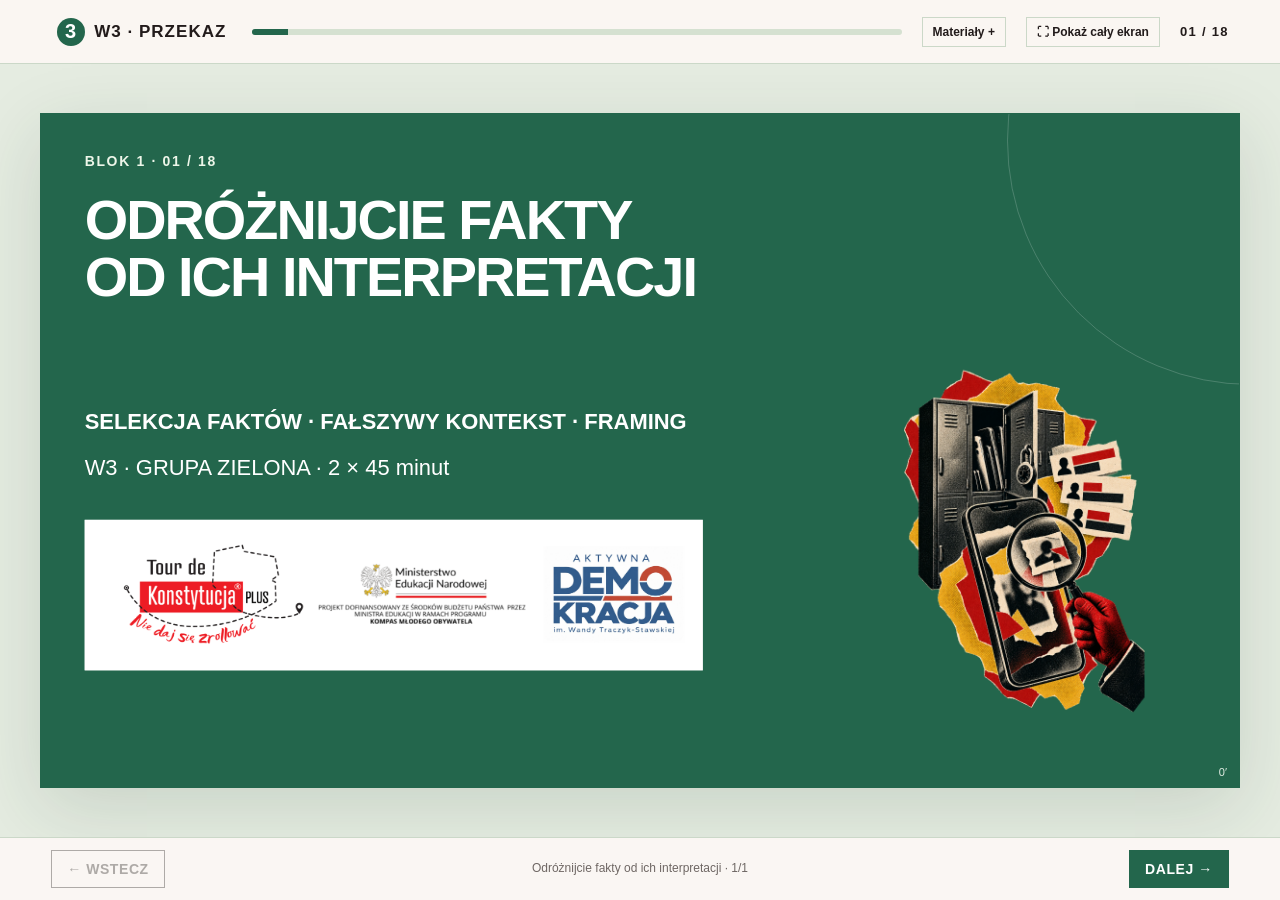
==== index.html @ 086e9aec "Publikacja prezentacji W3: manipulacja przekazem" ====
<!doctype html><html lang="pl"><head><meta charset="utf-8"><meta name="viewport" content="width=device-width,initial-scale=1"><meta name="theme-color" content="#23664c"><title>W3 · grupa zielona — PRZEKAZ</title><link rel="stylesheet" href="styles.css"><link rel="stylesheet" href="logos.css"><link rel="stylesheet" href="workshop.css"><link rel="stylesheet" href="grupa3.css?v=bez-wyroznienia-59"><link rel="stylesheet" href="zielona.css?v=staly-film-8"></head><body><a class="skip-link" href="#slide">Przejdź do treści</a><header class="topbar"><button class="brand" id="overviewButton" aria-expanded="false" aria-controls="overview"><span class="brand-mark">3</span><span>W3 · PRZEKAZ</span></button><div class="progress-wrap"><div class="progress" id="progress"></div></div><button class="small-button" id="extrasButton">Materiały +</button><button class="small-button" id="fullscreenButton" aria-label="Pokaż cały ekran" aria-pressed="false">⛶ Pokaż cały ekran</button><p class="counter" id="counter"></p></header><aside class="overview" id="overview" aria-label="Mapa warsztatu" hidden></aside><main class="shell"><section id="slide" class="slide" tabindex="-1"></section></main><footer class="controls"><button class="nav-button" id="backButton">← Wstecz</button><div class="hint" id="stageLabel"></div><button class="nav-button primary" id="nextButton">Dalej →</button></footer><dialog id="extrasDialog" aria-labelledby="extrasTitle"><div class="dialog-head"><h2 id="extrasTitle">Materiały dodatkowe</h2><button class="work-button secondary" id="closeExtras">Zamknij</button></div><nav class="extra-nav"><button data-extra="film">Krótkie rolki</button><button data-extra="fiszki">Fiszki</button><button data-extra="mapa">Mapa pojęć</button><button data-extra="quiz">Quiz</button><button data-extra="dokumenty">Scenariusz i karty</button></nav><div id="extraContent"></div></dialog><script src="content.js?v=bez-wyroznienia-59"></script><script src="app.js?v=projekcja-54"></script><script src="branding.js"></script></body></html>
---- styles.css ----
:root{--red:#c62828;--red-dark:#8e1e1e;--ink:#221b1b;--paper:#fbf7f4;--warm:#f3e9e4;--yellow:#f7d86b;--blue:#b9dcef;--green:#2f765d;--line:#d9c8c1;--display:"Arial Narrow","Aptos Display",Impact,sans-serif;--body:Inter,"Aptos",Arial,sans-serif}*{box-sizing:border-box}body{margin:0;background:#ede4df;color:var(--ink);font-family:var(--body);min-width:320px}.skip-link{position:fixed;z-index:20;top:-40px;left:16px;background:#fff;padding:10px;color:#111}.skip-link:focus{top:16px}.topbar{height:64px;display:flex;align-items:center;gap:20px;padding:0 4vw;background:rgba(251,247,244,.95);border-bottom:1px solid var(--line);position:sticky;top:0;z-index:10}.brand{display:flex;align-items:center;gap:9px;border:0;background:transparent;color:var(--ink);font:700 17px var(--display);letter-spacing:.06em;cursor:pointer}.brand-mark{display:grid;place-items:center;width:28px;height:28px;border-radius:50%;background:var(--red);color:#fff;font:800 20px var(--display)}.progress-wrap{height:6px;flex:1;background:#e2d7d2;border-radius:999px;overflow:hidden}.progress{height:100%;width:5%;background:var(--red);transition:width .4s ease}.counter{font:700 13px var(--display);letter-spacing:.1em;white-space:nowrap}.shell{min-height:calc(100vh - 126px);padding:clamp(16px,3vw,42px) 4vw 34px;display:grid;place-items:center}.slide{width:min(1200px,100%);min-height:min(67.5vw,680px);border:1px solid #dfd0c9;background:var(--paper);box-shadow:0 20px 70px rgba(64,30,25,.14);position:relative;overflow:hidden;isolation:isolate;animation:arrive .38s both}.slide::before{content:"";position:absolute;width:38vw;height:38vw;border:1px solid rgba(198,40,40,.13);border-radius:50%;right:-20vw;top:-17vw;z-index:-1}.slide.red{background:var(--red);color:#fff;border:0}.slide.red::before{border-color:rgba(255,255,255,.18)}@keyframes arrive{from{opacity:.25;transform:translateX(18px)}to{opacity:1;transform:translateX(0)}}.slide-inner{min-height:min(67.5vw,680px);padding:clamp(27px,5vw,72px);display:flex;flex-direction:column;gap:clamp(16px,2vw,30px)}.eyebrow{font:800 clamp(12px,1.4vw,16px) var(--display);letter-spacing:.12em;text-transform:uppercase;margin:0;color:var(--red)}.red .eyebrow{color:#ffe9e0}.title{margin:0;font:800 clamp(40px,7vw,92px)/.88 var(--display);letter-spacing:-.035em;text-transform:uppercase}.title.mid{font-size:clamp(36px,5.5vw,72px)}.lead{max-width:800px;margin:0;font-size:clamp(18px,2.25vw,30px);line-height:1.25}.red .lead{color:#ffeae3}.hero{display:grid;grid-template-columns:minmax(0,1.15fr) minmax(270px,.85fr);gap:26px;align-items:center;height:100%}.hero .illustration{max-width:460px;width:100%;justify-self:end;align-self:center}.stamp{position:absolute;right:7%;top:8%;transform:rotate(8deg);padding:7px 11px;border:3px solid var(--red);color:var(--red);font:800 16px var(--display);letter-spacing:.1em}.story{font-size:clamp(17px,1.75vw,23px);line-height:1.45;max-width:740px}.accent{color:var(--red);font-weight:800}.image-corner{position:absolute;right:5%;bottom:5%;width:clamp(130px,21vw,280px);max-height:38%;object-fit:contain;object-position:bottom right;pointer-events:none}.split{display:grid;grid-template-columns:1.03fr .97fr;gap:clamp(22px,4vw,60px);align-items:center;min-height:0;flex:1}.image-side{width:100%;max-height:390px;object-fit:contain}.phone{border:11px solid #221b1b;border-radius:32px;background:#fff;box-shadow:9px 9px 0 #f0ccc8;min-height:420px;padding:17px;position:relative}.phone::before{content:"";display:block;width:30%;height:8px;border-radius:99px;background:#221b1b;margin:0 auto 13px}.chat-heading{font-size:13px;font-weight:800;border-bottom:1px solid #ddd;padding:0 0 10px}.bubble{margin-top:24px;margin-left:20px;background:#f1f1f1;border-radius:18px 18px 18px 4px;padding:14px;font-size:18px;line-height:1.35}.avatar{display:inline-grid;place-items:center;width:28px;height:28px;border-radius:50%;background:var(--red);color:#fff;font-size:13px;font-weight:800;margin-right:6px}.time{font-size:12px;color:#6f6764;margin-top:9px;text-align:right}.decision{display:flex;flex-direction:column;gap:11px}.decision-title{font:800 clamp(36px,5vw,68px)/.9 var(--display);text-transform:uppercase;margin:0}.choice{width:100%;border:2px solid var(--ink);background:#fff;padding:15px 16px;text-align:left;font:800 18px var(--display);letter-spacing:.04em;cursor:pointer;transition:.2s}.choice:hover,.choice:focus-visible{transform:translateX(5px);outline:3px solid var(--ink);outline-offset:2px}.choice.share{background:var(--green);color:#fff;border-color:var(--green)}.choice.check{background:var(--yellow)}.choice.skip{background:var(--red);color:#fff;border-color:var(--red)}.choice.is-selected{box-shadow:7px 7px 0 rgba(34,27,27,.8);transform:translateX(0)}.post{background:#fff;border:2px solid var(--ink);box-shadow:10px 10px 0 #e5c6bd;padding:18px;min-height:420px}.post-head{display:flex;align-items:center;gap:10px;font-size:14px;font-weight:800}.post-avatar{display:grid;place-items:center;width:35px;height:35px;border-radius:50%;background:#b5b5b5;font-size:21px}.post-copy{padding:20px;margin-top:17px;font:800 clamp(20px,2.25vw,29px)/1.12 var(--display);letter-spacing:.015em}.post-copy.yellow{background:var(--yellow)}.post-copy.blue{background:var(--blue)}.post-stats{margin-top:19px;color:#645b58;font-size:14px}.cards{display:grid;grid-template-columns:repeat(auto-fit,minmax(180px,1fr));gap:13px}.card{background:#fff;border:1px solid var(--line);padding:17px;min-height:130px;font-size:16px;line-height:1.25}.card strong{display:block;font:800 19px var(--display);letter-spacing:.02em;margin-bottom:7px}.card.red-card{background:var(--red);color:#fff;border-color:var(--red)}.callout{margin-top:auto;background:var(--red);color:#fff;padding:14px 17px;font:800 clamp(16px,1.9vw,24px)/1.08 var(--display);letter-spacing:.01em}.video-panel{background:#181515;border:5px solid var(--ink);box-shadow:9px 9px 0 var(--red);padding:0;overflow:hidden}.video-panel video{display:block;width:100%;max-height:390px;background:#111}.media-label{display:flex;align-items:center;gap:9px;background:#fff;padding:10px 13px;color:var(--ink);font-size:13px;font-weight:800}.media-label .play{display:grid;place-items:center;width:22px;height:22px;border-radius:50%;background:var(--red);color:#fff;font-size:10px}.steps{display:grid;grid-template-columns:repeat(5,minmax(0,1fr));gap:8px}.step{background:#fff;border-top:5px solid var(--red);padding:12px;font-size:14px;line-height:1.25}.step b{display:block;font:800 26px var(--display);color:var(--red);margin-bottom:6px}.band-list{display:grid;gap:8px}.band{display:grid;grid-template-columns:42px 1fr;gap:12px;align-items:center;background:#fff;border-left:7px solid var(--yellow);padding:13px 15px;font-size:clamp(15px,1.7vw,20px);line-height:1.25}.band b{font:800 27px var(--display);color:var(--red)}.band.danger{border-color:var(--red);background:#fff0ed}.number{font:800 clamp(50px,8vw,105px)/.8 var(--display);color:var(--red)}.building{display:grid;gap:2px}.floor{background:#fff;border:1px solid var(--line);padding:12px 14px;font-size:15px}.floor.alert{background:var(--red);color:#fff;border-color:var(--red)}.sequence{display:grid;grid-template-columns:repeat(3,1fr);gap:12px;align-items:stretch}.sequence-card{display:flex;flex-direction:column;justify-content:space-between;min-height:180px;padding:20px;background:#f9d9d0;color:var(--ink)}.sequence-card:nth-child(2){background:#eab2a6}.sequence-card:nth-child(3){background:#fff;color:var(--red)}.sequence-card b{font:800 clamp(30px,4vw,52px)/.9 var(--display)}.quote-grid{display:grid;grid-template-columns:repeat(2,1fr);gap:12px}.quote{border:2px solid var(--ink);background:#fff;padding:18px;text-align:left;font:700 clamp(17px,2.1vw,25px)/1.1 var(--display);cursor:pointer}.quote:hover,.quote:focus-visible,.quote.active{background:var(--yellow);outline:3px solid var(--ink);outline-offset:2px}.quote-result{margin-top:8px;min-height:23px;color:var(--red);font-weight:800}.truth{font-size:clamp(16px,1.75vw,21px);line-height:1.38;max-width:790px}.note{background:#fff4a9;color:#272017;width:min(350px,100%);aspect-ratio:1;justify-self:center;padding:10% 9%;transform:rotate(-3deg);box-shadow:10px 12px 0 rgba(34,27,27,.14);display:flex;flex-direction:column;justify-content:center;font-size:clamp(19px,2.3vw,30px);line-height:1.25}.note b{font:800 35px var(--display);position:absolute;right:10%;top:8%;color:var(--red)}.three-bands{display:grid;gap:9px}.three-bands>div{padding:17px 20px;background:#fff;font-size:clamp(17px,2vw,25px);line-height:1.15}.three-bands .core{background:var(--red);color:#fff;font-weight:800}.target{display:grid;place-items:center;position:relative;width:min(410px,80vw);aspect-ratio:1;border-radius:50%;background:radial-gradient(circle,#fff 0 18%,#f6d9d3 19% 36%,#e5a095 37% 56%,var(--red) 57%);border:3px solid var(--red);margin:auto;text-align:center;padding:30%;font:800 clamp(16px,2vw,25px)/1 var(--display);color:var(--ink)}.target::after{content:"CO?\A (twierdzenie)\A\A SKĄD?\A (źródło)\A\A KTO JESZCZE?\A (potwierdzenie)";white-space:pre-wrap}.audio-block{margin-top:auto;width:min(470px,100%);padding:12px;border:1px solid rgba(255,255,255,.45);background:rgba(0,0,0,.13)}.audio-block p{margin:0 0 8px;font:700 14px var(--display);letter-spacing:.04em}.audio-block audio{display:block;width:100%;height:34px}.audio-link{display:inline-flex;align-items:center;gap:9px;margin-top:9px;color:#fff;font-size:12px;text-decoration:none}.audio-link:hover{text-decoration:underline}.controls{position:sticky;bottom:0;display:grid;grid-template-columns:1fr auto 1fr;align-items:center;gap:15px;padding:12px 4vw;background:rgba(251,247,244,.95);border-top:1px solid var(--line);z-index:10}.nav-button{justify-self:start;border:1px solid var(--ink);padding:10px 15px;background:transparent;color:var(--ink);font:800 14px var(--display);letter-spacing:.04em;text-transform:uppercase;cursor:pointer}.nav-button.primary{justify-self:end;background:var(--red);border-color:var(--red);color:#fff}.nav-button:disabled{opacity:.35;cursor:not-allowed}.nav-button:not(:disabled):hover{transform:translateY(-2px);box-shadow:3px 3px 0 var(--ink)}.hint{font-size:12px;color:#6f6764;text-align:center}.overview{position:fixed;z-index:11;top:64px;left:0;bottom:0;width:min(390px,100%);padding:22px;background:#fffaf7;border-right:1px solid var(--line);box-shadow:15px 20px 70px rgba(34,27,27,.16);overflow:auto}.overview-title{font:800 28px var(--display);margin:0 0 15px}.overview button{display:block;width:100%;border:0;border-bottom:1px solid var(--line);padding:12px 6px;background:none;text-align:left;color:var(--ink);font:600 14px var(--body);cursor:pointer}.overview button small{display:inline-block;width:34px;color:var(--red);font:800 15px var(--display)}.overview button.active{background:#f5e2dc;color:var(--red)}@media(max-width:720px){.topbar{gap:12px}.shell{padding:16px 12px 25px}.slide,.slide-inner{min-height:calc(100vh - 145px)}.slide-inner{padding:28px 24px}.hero,.split{grid-template-columns:1fr}.hero .illustration{display:none}.image-side{max-height:170px}.phone,.post{min-height:0}.phone{padding:14px;border-width:8px}.cards{grid-template-columns:1fr 1fr}.steps{grid-template-columns:1fr}.step{display:grid;grid-template-columns:35px 1fr;gap:8px}.step b{margin:0}.sequence{grid-template-columns:1fr}.sequence-card{min-height:100px}.quote-grid{grid-template-columns:1fr}.controls{grid-template-columns:1fr 1fr}.hint{display:none}.nav-button{width:100%;justify-self:stretch}.nav-button span{display:none}.image-corner{opacity:.22;width:160px}.audio-block{margin-top:12px}.title{font-size:clamp(38px,14vw,70px)}}
---- logos.css ----
.project-logos{width:min(620px,100%);margin-top:auto;background:#fff;padding:9px 13px;border:1px solid rgba(255,255,255,.6);box-shadow:8px 8px 0 rgba(67,12,12,.2)}
.project-logos img{display:block;width:100%;height:auto}
@media(max-width:720px){.project-logos{padding:6px 8px;margin-top:10px;width:100%}}
---- workshop.css ----
.work-content{display:grid;gap:20px;min-width:0}.work-content p{margin:0;font-size:clamp(18px,1.8vw,24px);line-height:1.4}.work-content .small{font-size:14px;color:#6f6764}.work-content .cards{grid-template-columns:1fr}.work-content .card{min-height:auto}.work-content .callout{margin:0}.work-content .lead{font-size:clamp(23px,2.5vw,33px)}.workshop .title{line-height:1.02}.workshop .hero>div{display:grid;gap:25px}.workshop .hero{height:auto}.workshop .image-corner{position:static;max-height:180px;align-self:end}.workshop.type-case .split{grid-template-columns:1.65fr .65fr}.workshop .steps{grid-template-columns:1fr}.workshop .step{display:flex;gap:14px;font-size:19px}.workshop .step b{min-width:25px}.workshop .stamp{position:static;align-self:flex-end}.workshop .choice:not(button){cursor:default}.workshop .choice:not(button):hover{transform:none;outline:none}.work-timer{display:flex;align-items:center;gap:10px;flex-wrap:wrap;padding:14px 0}.work-timer output{font:800 36px var(--display);font-variant-numeric:tabular-nums;min-width:90px}.work-timer p{flex-basis:100%;min-height:24px;margin:0;font-size:18px}.work-button{border:2px solid var(--red);background:var(--red);color:#fff;padding:12px 16px;font:700 16px var(--body);cursor:pointer}.work-button.secondary{background:transparent;color:var(--red)}.work-button:focus-visible{outline:3px solid var(--ink);outline-offset:4px}.ballots{display:grid;gap:10px;margin-top:14px}.film-stage{width:min(860px,100%);margin:0 auto}.film-stage video{max-height:58vh;width:100%}.film-stage .video-panel{box-shadow:none}.spoken-quote{font:700 clamp(26px,3vw,42px)/1.2 var(--body);margin:0;padding:25px 0;border-top:5px solid var(--red)}.answer{background:#fff;border-left:7px solid var(--red);padding:20px;font-size:24px;line-height:1.4}.answer[hidden]{display:none}.note-template{background:#fff4a9;padding:24px;line-height:1.6;font-size:23px;transform:rotate(-1deg)}.u-model svg{display:block;width:100%}.u-model>div{display:flex;justify-content:space-between;font-size:14px}.sender{font-weight:700;margin-bottom:10px}.hint{max-width:600px}.workshop .project-logos{width:100%;box-shadow:none}.workshop.type-sequence .title{font-size:clamp(32px,4vw,58px)}
@media(max-width:720px){.workshop.type-case .split{grid-template-columns:1fr}.workshop .hero .illustration{display:block;max-height:210px;object-fit:contain;justify-self:center}.hint{display:block;font-size:11px;grid-row:1;grid-column:1/-1}.controls{gap:7px}.nav-button span{display:inline}.workshop .split{gap:22px}.workshop .image-side{max-height:170px}.workshop .card{font-size:17px}.workshop .cards{grid-template-columns:1fr}.film-stage video{max-height:55vh}.workshop .slide-inner{padding:25px}.workshop .title.mid{font-size:34px}}
@media(prefers-reduced-motion:reduce){.slide{animation:none}.progress{transition:none}}
.long-film{border:2px solid var(--red);background:#fff}.long-film summary{padding:18px 22px;cursor:pointer;list-style:none;display:flex;justify-content:space-between;gap:14px;align-items:center;font-weight:800;color:var(--red);font-size:21px}.long-film summary::-webkit-details-marker{display:none}.long-film summary:focus-visible{outline:3px solid var(--ink);outline-offset:4px}.long-film-title{font-size:16px;font-weight:600;color:var(--ink)}.long-film[open] summary{border-bottom:1px solid var(--line)}.long-film-body{padding:20px}.long-film-body>p{font-size:20px;line-height:1.4;margin:0 0 20px}.long-film .video-panel{box-shadow:none}.long-film video{aspect-ratio:16/9;max-height:none;width:100%}@media(max-width:720px){.long-film summary{align-items:flex-start;flex-direction:column}.long-film-body{padding:12px}}
.fud-defence{gap:18px;padding:32px 40px}.fud-heading{display:flex;justify-content:space-between;align-items:center;gap:20px}.fud-heading .title.mid{font-size:clamp(32px,4vw,54px);margin-top:12px}.fud-art{width:125px;height:140px;object-fit:contain}.fud-context{max-width:920px;font-size:20px;line-height:1.4;margin:0}.fud-defence>.work-button{justify-self:start;align-self:flex-start}.fud-answer[hidden]{display:none}.fud-actions{display:grid;grid-template-columns:repeat(3,1fr);gap:16px;padding:0;margin:0;list-style:none}.fud-actions li{background:#fff;border-top:4px solid var(--red);padding:18px}.fud-number{display:inline-grid;place-items:center;background:var(--red);color:white;width:32px;height:32px;font-weight:800;border-radius:50%}.fud-actions h2{font:800 24px/1.12 var(--display);margin:12px 0}.fud-actions p{font-size:18px;line-height:1.38;margin:10px 0 0}.fud-actions .fud-action{border-top:1px solid var(--line);padding-top:12px}.fud-rule{background:var(--red);color:white;padding:14px 18px;font-size:20px;line-height:1.35;margin:16px 0 8px}.fud-boundary{font-size:17px;line-height:1.4;margin:8px 0 16px}.fud-other{display:grid;grid-template-columns:1fr 1fr;gap:18px;border-top:1px solid var(--line);padding-top:12px}.fud-other p{font-size:16px;line-height:1.4;margin:0}
@media(max-width:720px){.fud-actions,.fud-other{grid-template-columns:1fr}.fud-art{width:75px;height:110px}.fud-heading .title.mid{font-size:30px}.fud-context{font-size:18px}.fud-defence{padding:25px}}
---- grupa3.css ----
.small-button{border:1px solid var(--line);background:transparent;padding:7px 10px;font:700 12px var(--body);color:var(--ink);cursor:pointer}.post-head{display:flex;justify-content:space-between;gap:10px}.post-head small{font-size:10px;color:var(--red)}.post-copy{font-size:clamp(22px,2.1vw,31px);line-height:1.3}.school-image{display:grid;place-items:center;background:#e1e3e7;padding:24px;margin-bottom:20px;transform:rotate(-1deg);border:1px solid #888}.school-image span{font:800 50px var(--body);letter-spacing:15px;color:#193743}.school-image small{font-size:11px}.work-content .cards{gap:10px}.work-content .card{font-size:20px;padding:18px}.workshop .title.mid{font-size:clamp(34px,4.6vw,65px)}.workshop .image-side{max-height:430px;object-fit:contain}.workshop .split{grid-template-columns:1.35fr .65fr}.workshop .project-logos{margin-top:22px}.workshop .small{font-size:13px}.chart-controls{display:flex;gap:20px;flex-wrap:wrap;font-size:16px}.chart-controls label{display:flex;gap:10px;align-items:center}#charts{display:grid;grid-template-columns:1fr 1fr;gap:25px}#charts h3{font-size:21px}#charts svg{width:100%;background:#fff}table{border-collapse:collapse;font-size:14px}th,td{padding:7px 16px;border-bottom:1px solid var(--line)}.long-film-body video{max-height:65vh}.extra-nav{display:flex;flex-wrap:wrap;gap:10px;margin:18px 0}.extra-nav button,.extra-nav a{font:700 16px var(--body);padding:12px 16px;color:var(--red);background:white;border:1px solid var(--red);cursor:pointer;text-decoration:none}.extra-nav button[aria-pressed=true]{background:var(--red);color:white}.quiz-options{display:grid}.dialog-head{display:flex;align-items:center;justify-content:space-between;gap:20px}.dialog-head h2{font:800 30px var(--display);text-transform:uppercase}dialog{width:min(1100px,calc(100% - 28px));max-height:90vh;border:1px solid var(--line);background:var(--paper);padding:24px 30px;color:var(--ink)}dialog::backdrop{background:#221b1bd9}dialog video{display:block;width:100%;max-height:60vh;background:#111}dialog h3{font:800 27px var(--display)}dialog p{font-size:18px;line-height:1.45}dialog .small{font-size:13px}dialog .answer{font-size:19px}.hint{font-size:12px;line-height:1.3}.film-stage .small{font-size:13px}.overview{z-index:30}.image-side{pointer-events:none}.slide:focus{outline:none}button:focus-visible,a:focus-visible,summary:focus-visible,input:focus-visible{outline:3px solid #15556c;outline-offset:4px}.school-image:has(img){padding:0}.school-image img{width:100%;height:160px;object-fit:contain}.school-image span{display:none}
@media(max-width:720px){.topbar{gap:8px;padding:0 14px}.brand{font-size:13px}.small-button{font-size:10px;padding:5px}.counter{font-size:11px}.workshop .split{grid-template-columns:1fr}.workshop .image-side{max-height:200px;justify-self:center}.workshop .title.mid{font-size:34px}.slide-inner{padding:26px}.work-content .card{font-size:17px}#charts{grid-template-columns:1fr}.post-copy{font-size:22px}.dialog-head h2{font-size:23px}dialog{padding:18px}.extra-nav button,.extra-nav a{font-size:14px}.controls{padding-inline:14px}.school-image{padding:10px}}
@media print{.topbar,.controls,.overview,.extra-nav,.work-timer,.small-button{display:none}.shell{padding:0}.slide{box-shadow:none;border:0}.slide-inner{padding:20px}.image-side{max-height:250px}}

.project-logos{width:min(400px,100%)}.project-logos img{aspect-ratio:16/9;object-fit:contain}

.project-logos{width:min(620px,100%)}.project-logos img{aspect-ratio:auto;height:auto}
.project-logos{width:min(620px,100%)}.project-logos img{aspect-ratio:auto;height:auto}
.red .card{color:var(--ink);background:var(--paper)}
#slide[data-plan="17"] .cards{grid-template-columns:repeat(3,1fr)}
#slide[data-plan="17"] .card{font-size:17px;padding:14px 10px}
@media(max-width:720px){#slide[data-plan="17"] .cards{grid-template-columns:1fr}}

/* Fikcyjne wpisy w wyglądzie mediów społecznościowych */
.post{min-height:0;padding:20px;border:1px solid #cad2cd;border-radius:14px;box-shadow:0 8px 28px #193f2417;align-self:center}.post-head{align-items:flex-start;justify-content:flex-start;gap:12px}.social-avatar{display:grid;place-items:center;flex:0 0 42px;height:42px;border-radius:50%;background:#23664c;color:#fff;font:800 16px var(--body)}.social-identity{display:grid;gap:4px;min-width:0;flex:1}.social-identity strong{font:700 16px var(--body)}.social-identity>span{font:400 13px var(--body);color:#53645b;overflow-wrap:anywhere}.post-head .social-identity small{color:#657369;font:400 12px var(--body)}.social-simulation{font:700 9px var(--body);color:#476251;border:1px solid #cbd8c8;border-radius:4px;padding:4px;white-space:nowrap}.post .post-copy{font:400 clamp(17px,1.55vw,22px)/1.46 var(--body);letter-spacing:0;padding:0;margin:20px 0}.post-copy p{margin:0 0 12px}.post-copy strong{font-weight:800}.social-stats{display:flex;flex-wrap:wrap;justify-content:space-between;gap:8px;padding:12px 0;color:#53645b;font:400 12px var(--body);border-bottom:1px solid #dbe1dc}.social-actions{display:flex;justify-content:space-around;gap:8px;padding:13px 0 0;color:#46594e;font:600 12px var(--body)}.school-image{margin:14px 0;transform:none;border:0;background:#edf0eb}.school-image img{height:190px;object-fit:cover}.school-image small{font:600 9px var(--body);padding:4px}.decision .decision-title{font-size:clamp(30px,3vw,44px)}@media(max-width:720px){.post{padding:16px}.post-head{flex-wrap:wrap}.social-simulation{margin-left:54px}.post .post-copy{font-size:18px}.social-stats,.social-actions{font-size:11px}.school-image img{height:160px}}

.callout-reveal{display:block;width:100%;border:0;text-align:left;cursor:pointer;font:700 clamp(20px,2vw,28px)/1.3 var(--body);color:#fff;background:var(--red);padding:20px}.callout-reveal:hover{background:var(--red-dark)}.context-explanation[hidden]{display:none}

.work-content .first-reaction-question{font-size:clamp(30px,3.5vw,52px);font-weight:700;line-height:1.2;margin:0}

.recalled-post-image{margin:0;display:grid;gap:16px}.recalled-post-image img{display:block;width:100%;max-height:340px;object-fit:contain}.recalled-post-image figcaption{font-size:clamp(20px,2.1vw,29px);line-height:1.35;padding:16px;background:#fff;border-left:5px solid var(--red)}

.authentic-evidence{display:grid;grid-template-columns:minmax(0,.85fr) minmax(0,1fr);gap:24px;align-items:center}.authentic-evidence figure{margin:0;text-align:center}.authentic-evidence img{display:block;max-width:100%;max-height:420px;object-fit:contain;margin:auto}.authentic-evidence .small{font-size:13px;line-height:1.4}.authentic-evidence p{font-size:20px}@media(max-width:720px){.authentic-evidence{grid-template-columns:1fr}.authentic-evidence img{max-height:340px}.authentic-evidence p{font-size:17px}}

.source-comparison{margin:0;text-align:center}.source-comparison img{display:block;width:100%;max-height:340px;object-fit:contain}.comparison-captions{display:grid;grid-template-columns:1fr 1fr;gap:20px}.work-content .comparison-captions p{font-size:17px;line-height:1.35}.source-comparison~.callout{font-size:20px;padding:12px}@media(max-width:720px){.source-comparison img{max-height:270px}.comparison-captions{gap:12px}.work-content .comparison-captions p{font-size:14px}}

.framing-glasses{display:block;max-height:180px;width:auto;max-width:100%;object-fit:contain;margin:auto}

.slide.break-only{display:grid;place-items:center}.break-title{font:800 clamp(70px,12vw,170px)/1 var(--display);letter-spacing:.03em;text-align:center;color:var(--red)}

.lesson-minute{position:absolute;right:12px;bottom:9px;font:500 11px/1 var(--body);font-variant-numeric:tabular-nums;color:#66776b;z-index:3;pointer-events:none}.red .lesson-minute{color:#e2ede3}.break-only .lesson-minute{color:#66776b}



/* Stały format projekcyjny 16:9. Treść jest osobnym skalowanym płótnem. */
html,body{height:100%;overflow:hidden}.shell{padding:16px!important;min-height:0!important;height:calc(100vh - 126px);display:grid;place-items:center}.slide{min-height:0!important;max-width:none;flex:none;box-sizing:border-box;animation:none!important}.slide.red{border:1px solid transparent}.slide-inner{position:absolute;left:0;top:0;width:1200px!important;min-height:675px!important;height:auto;padding:38px 42px!important;gap:22px!important;transform-origin:top left;box-sizing:border-box}.workshop .title.mid{font-size:56px!important;line-height:1.03}.slide-inner .eyebrow{font-size:14px}.slide-inner .split{grid-template-columns:1.35fr .65fr!important;gap:30px;align-items:center}.slide-inner .work-content{gap:16px}.slide-inner .work-content p{font-size:22px;line-height:1.35}.slide-inner .work-content .small{font-size:13px}.slide-inner .work-content .cards{grid-template-columns:repeat(auto-fit,minmax(190px,1fr))!important;gap:10px}.slide-inner .work-content .card{font-size:18px;padding:16px}.slide-inner .image-side{max-height:370px!important;max-width:100%;width:100%}.slide-inner .post .post-copy{font-size:20px;line-height:1.4}.slide-inner .social-simulation{margin-left:0}.slide-inner .school-image img{height:170px}.slide-inner .decision-title{font-size:42px}.slide-inner .choice{font-size:18px}.slide-inner .reel-preview{height:300px;width:230px}.slide-inner .first-reaction-question{font-size:46px!important}.slide-inner .authentic-evidence{grid-template-columns:.85fr 1fr}.slide-inner .authentic-evidence img{max-height:390px}.slide-inner .authentic-evidence p{font-size:20px}.slide-inner .authentic-evidence .small{font-size:12px}.slide-inner .infographic{max-height:350px}.slide-inner .source-comparison img{max-height:310px}.slide-inner .comparison-captions{grid-template-columns:1fr 1fr}.slide-inner .comparison-captions p{font-size:17px}.slide-inner #charts{grid-template-columns:1fr 1fr}.slide-inner .recalled-post-image img{max-height:310px}.slide-inner .recalled-post-image figcaption{font-size:25px}.slide-inner .note-template{font-size:23px;padding:22px}.slide-inner .work-timer{padding:8px 0}.slide-inner .project-logos{width:min(620px,100%)}.controls{position:fixed;left:0;right:0;bottom:0}.break-title{font-size:clamp(48px,10vw,140px)}

button.infographic-link{width:100%;padding:0;border:0;background:transparent;font:inherit;cursor:zoom-in}#graphicOverlay{position:absolute;inset:0;z-index:60;display:grid;grid-template-rows:auto minmax(0,1fr);gap:10px;padding:12px;background:var(--paper);overflow:hidden}#graphicOverlay header{display:flex;justify-content:flex-end}#graphicOverlay img{display:block;width:100%;height:100%;object-fit:contain;min-height:0}#graphicOverlay .work-button{font-size:14px;padding:9px 14px}

.slide-inner.full-graphic{padding:0!important;height:675px!important;gap:0!important;display:block}.full-graphic img{display:block;width:1200px;height:675px;object-fit:contain;background:white}

/* Tryb projekcji: wyłącznie plansza, bez interfejsu i jasnego otoczenia. */
.shell:fullscreen{width:100vw;height:100vh!important;max-width:none;margin:0;padding:0!important;background:#000;display:grid;place-items:center;overflow:hidden}.shell:fullscreen::backdrop{background:#000}.shell:fullscreen .slide{box-shadow:none;border:0!important;margin:0}.shell:fullscreen .slide-inner{outline:none}.shell:fullscreen .lesson-minute{right:12px;bottom:10px}

.slide-inner .cover-techniques{font-family:var(--body);font-size:22px;font-weight:600;line-height:1.35;letter-spacing:0}

/* Większe ilustracje w powrocie do historii szkoły. */
#slide[data-plan="14"] .slide-inner .split{grid-template-columns:1.1fr .9fr!important;gap:24px}#slide[data-plan="14"] .slide-inner .image-side{max-height:470px!important;width:100%}#slide[data-plan="14"] .slide-inner .recalled-post-image img{max-height:390px}#slide[data-plan="14"] .slide-inner .recalled-post-image:not(:has(figcaption)) img{max-height:450px}
---- zielona.css ----
/* W3 — grupa zielona */
:root{--red:#23664c;--red-dark:#174632;--warm:#edf3e9;--line:#cbd8c8}
body{background:#e5ece1}.slide{border-color:#cbd8c8;box-shadow:0 20px 70px rgba(25,60,40,.14)}
.slide::before{border-color:rgba(35,102,76,.13)}
.red .eyebrow,.red .lead{color:#edf6e9}
.progress-wrap{background:#d5e1d1}.overview{background:#f7faf3}.overview button.active{background:#e1edda}
.phone{box-shadow:9px 9px 0 #cfdeca}
.target{background:radial-gradient(circle,#fff 0 18%,#e2ecdc 19% 36%,#a8c69d 37% 56%,var(--red) 57%)}
.choice.skip{background:#c62828;border-color:#c62828;color:#fff}

.mechanism-video{grid-column:1/-1}.mechanism-video summary{cursor:pointer;font-weight:700;padding:14px;border:2px solid var(--red)}
.reel-panel{display:flex;gap:22px;align-items:center;background:#f5f8f0;color:var(--ink);padding:16px;margin-top:12px;min-width:0}.mechanism-reel{display:block;width:min(230px,40%);height:340px;object-fit:contain;background:#111}.reel-caption{flex:1;font-size:17px;line-height:1.45}.reel-caption p{font-size:17px}.reel-caption .small{font-size:13px}.reel-library{display:grid;gap:22px}.infographic-link{display:block;color:var(--red);text-align:center}.infographic{display:block;width:100%;max-height:52vh;object-fit:contain;background:#fff}.infographic-link span{display:block;font-size:14px;padding:6px}.work-content:has(.mechanism-video){min-width:0}.split:has(.mechanism-video[open]){grid-template-columns:1fr}.split:has(.mechanism-video[open])>.image-side{display:none}@media(max-width:720px){.reel-panel{flex-direction:column}.mechanism-reel{width:100%;height:340px}.infographic{max-height:none}}

.split:has(.mechanism-video){grid-template-columns:1fr}.split:has(.mechanism-video)>.image-side{display:none}.mechanism-video .reel-panel{border:1px solid #cbd8c8}.mechanism-reel{cursor:pointer}.mechanism-video .reel-caption h3::before{content:"▶ ";color:var(--red)}

/* Film zachowuje dokładny obrys planszy; nie uczestniczy w układzie strony. */
.reel-preview{position:relative;display:block;width:min(300px,100%);height:340px;justify-self:center;align-self:center;padding:0;border:2px solid var(--red);background:#17251c;cursor:pointer;overflow:hidden;border-radius:8px;color:white}.reel-preview img{width:100%;height:100%;object-fit:contain;display:block}.reel-play{position:absolute;left:50%;top:50%;transform:translate(-50%,-50%);display:grid;place-items:center;width:64px;height:64px;border-radius:50%;background:#23664cee;color:white;font-size:28px;box-shadow:0 2px 15px #0006}.reel-preview-title{position:absolute;bottom:0;left:0;right:0;padding:12px;background:#173e30ed;font:700 15px var(--body)}
#reelOverlay{position:absolute;inset:0;z-index:50;display:grid;grid-template-rows:auto minmax(0,1fr) auto;gap:10px;padding:16px;background:#15271e;color:#fff;overflow:hidden;box-sizing:border-box}#reelOverlay header{display:flex;justify-content:space-between;align-items:center;gap:12px;font:700 18px var(--body)}#reelOverlay header button{padding:8px 14px;white-space:nowrap}#reelOverlay video{display:block;width:100%;height:100%;min-height:0;object-fit:contain;background:#101713}.reel-overlay-note{margin:0;max-height:100px;overflow:auto;font:400 13px/1.4 var(--body);color:#edf6e9}.reel-library{grid-template-columns:repeat(3,minmax(0,1fr))}.reel-library .reel-preview{width:100%}@media(max-width:720px){.reel-preview{height:240px;width:200px}#reelOverlay{padding:10px}#reelOverlay header{font-size:14px}.reel-overlay-note{font-size:12px;max-height:130px}.reel-library{grid-template-columns:1fr}}

#reelOverlay{inset:-1px}@media(max-width:720px){.reel-preview{height:150px;width:170px}}
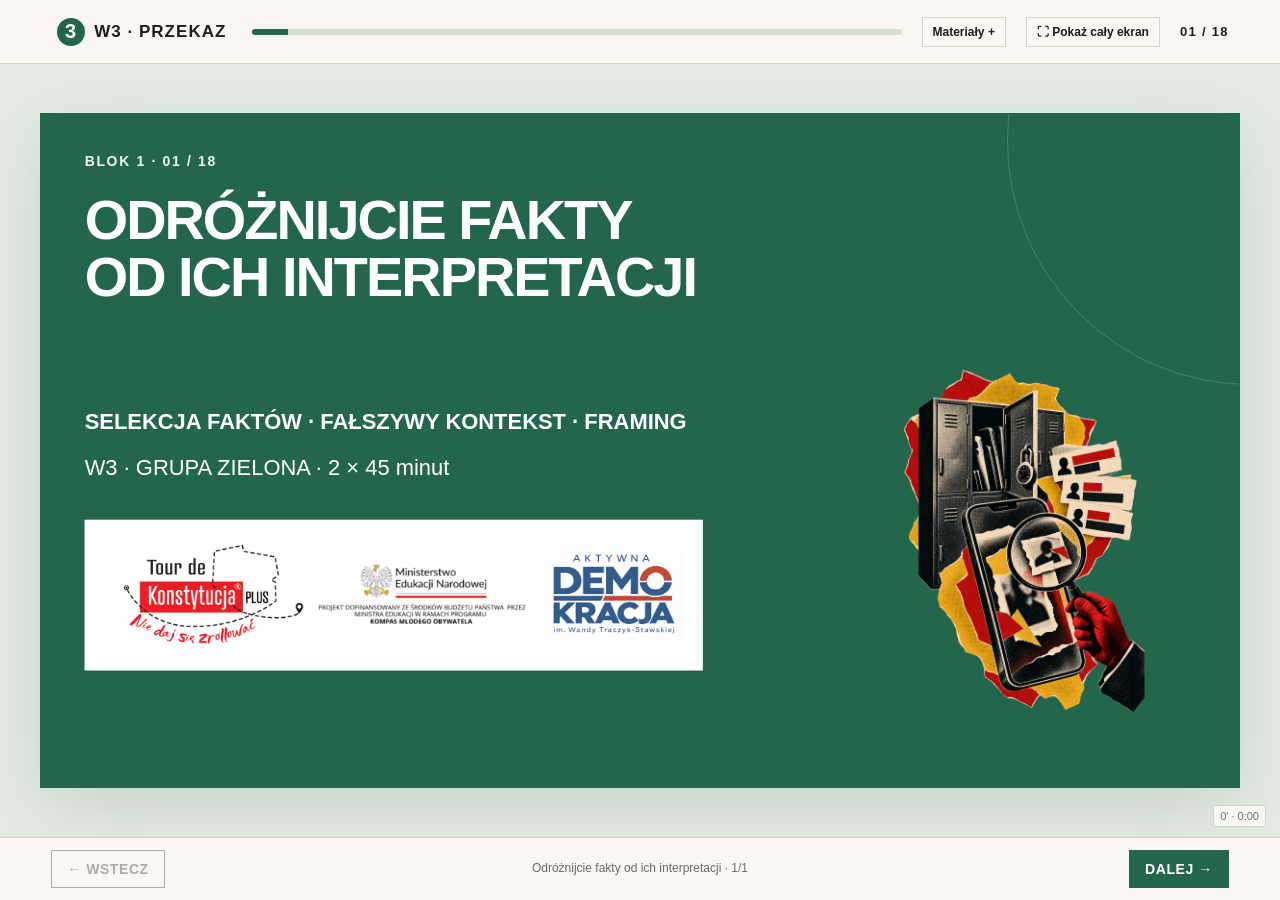
==== commit f50ad5bc: "Dodaj niezależny zegar W3 i ocenę tempa lekcji" ====
--- a/index.html
+++ b/index.html
@@ -1 +1 @@
-<!doctype html><html lang="pl"><head><meta charset="utf-8"><meta name="viewport" content="width=device-width,initial-scale=1"><meta name="theme-color" content="#23664c"><title>W3 · grupa zielona — PRZEKAZ</title><link rel="stylesheet" href="styles.css"><link rel="stylesheet" href="logos.css"><link rel="stylesheet" href="workshop.css"><link rel="stylesheet" href="grupa3.css?v=bez-wyroznienia-59"><link rel="stylesheet" href="zielona.css?v=staly-film-8"></head><body><a class="skip-link" href="#slide">Przejdź do treści</a><header class="topbar"><button class="brand" id="overviewButton" aria-expanded="false" aria-controls="overview"><span class="brand-mark">3</span><span>W3 · PRZEKAZ</span></button><div class="progress-wrap"><div class="progress" id="progress"></div></div><button class="small-button" id="extrasButton">Materiały +</button><button class="small-button" id="fullscreenButton" aria-label="Pokaż cały ekran" aria-pressed="false">⛶ Pokaż cały ekran</button><p class="counter" id="counter"></p></header><aside class="overview" id="overview" aria-label="Mapa warsztatu" hidden></aside><main class="shell"><section id="slide" class="slide" tabindex="-1"></section></main><footer class="controls"><button class="nav-button" id="backButton">← Wstecz</button><div class="hint" id="stageLabel"></div><button class="nav-button primary" id="nextButton">Dalej →</button></footer><dialog id="extrasDialog" aria-labelledby="extrasTitle"><div class="dialog-head"><h2 id="extrasTitle">Materiały dodatkowe</h2><button class="work-button secondary" id="closeExtras">Zamknij</button></div><nav class="extra-nav"><button data-extra="film">Krótkie rolki</button><button data-extra="fiszki">Fiszki</button><button data-extra="mapa">Mapa pojęć</button><button data-extra="quiz">Quiz</button><button data-extra="dokumenty">Scenariusz i karty</button></nav><div id="extraContent"></div></dialog><script src="content.js?v=bez-wyroznienia-59"></script><script src="app.js?v=projekcja-54"></script><script src="branding.js"></script></body></html>
+<!doctype html><html lang="pl"><head><meta charset="utf-8"><meta name="viewport" content="width=device-width,initial-scale=1"><meta name="theme-color" content="#23664c"><title>W3 · grupa zielona — PRZEKAZ</title><link rel="stylesheet" href="styles.css"><link rel="stylesheet" href="logos.css"><link rel="stylesheet" href="workshop.css"><link rel="stylesheet" href="grupa3.css?v=clock-60"><link rel="stylesheet" href="zielona.css?v=staly-film-8"></head><body><a class="skip-link" href="#slide">Przejdź do treści</a><header class="topbar"><button class="brand" id="overviewButton" aria-expanded="false" aria-controls="overview"><span class="brand-mark">3</span><span>W3 · PRZEKAZ</span></button><div class="progress-wrap"><div class="progress" id="progress"></div></div><button class="small-button" id="extrasButton">Materiały +</button><button class="small-button" id="fullscreenButton" aria-label="Pokaż cały ekran" aria-pressed="false">⛶ Pokaż cały ekran</button><p class="counter" id="counter"></p></header><aside class="overview" id="overview" aria-label="Mapa warsztatu" hidden></aside><main class="shell"><section id="slide" class="slide" tabindex="-1"></section></main><footer class="controls"><button class="nav-button" id="backButton">← Wstecz</button><div class="hint" id="stageLabel"></div><button class="nav-button primary" id="nextButton">Dalej →</button></footer><dialog id="extrasDialog" aria-labelledby="extrasTitle"><div class="dialog-head"><h2 id="extrasTitle">Materiały dodatkowe</h2><button class="work-button secondary" id="closeExtras">Zamknij</button></div><nav class="extra-nav"><button data-extra="film">Krótkie rolki</button><button data-extra="fiszki">Fiszki</button><button data-extra="mapa">Mapa pojęć</button><button data-extra="quiz">Quiz</button><button data-extra="dokumenty">Scenariusz i karty</button></nav><div id="extraContent"></div></dialog><script src="content.js?v=bez-wyroznienia-59"></script><script src="app.js?v=clock-60"></script><script src="lesson-clock.js?v=clock-60"></script><script src="branding.js"></script></body></html>
--- a/grupa3.css
+++ b/grupa3.css
@@ -46,3 +46,6 @@
 
 /* Większe ilustracje w powrocie do historii szkoły. */
 #slide[data-plan="14"] .slide-inner .split{grid-template-columns:1.1fr .9fr!important;gap:24px}#slide[data-plan="14"] .slide-inner .image-side{max-height:470px!important;width:100%}#slide[data-plan="14"] .slide-inner .recalled-post-image img{max-height:390px}#slide[data-plan="14"] .slide-inner .recalled-post-image:not(:has(figcaption)) img{max-height:450px}
+
+/* Clock stays on the projection surface, above film and graphic overlays. */
+.shell{position:relative}#lessonClock{position:absolute;right:14px;bottom:10px;z-index:1000;font:500 11px/1.3 var(--body);font-variant-numeric:tabular-nums}#clockFace{font:inherit;color:#23664c;background:#faf7f2;border:1px solid #cbd7cd;border-radius:3px;padding:3px 6px;cursor:pointer}#lessonClock[data-pace="ahead"] #clockFace{color:#23664c}#lessonClock[data-pace="late"] #clockFace{color:#9d2925;border-color:#9d2925}#lessonClock[data-pace="ready"] #clockFace{color:#66776b}#clockControls{position:absolute;right:0;bottom:28px;width:175px;padding:10px;background:#faf7f2;color:#222;border:1px solid #cbd7cd;box-shadow:0 3px 12px #0002}#clockControls[hidden]{display:none}#clockControls button{display:block;width:100%;margin-top:7px;font:inherit;padding:6px;cursor:pointer}.lesson-minute{visibility:hidden}
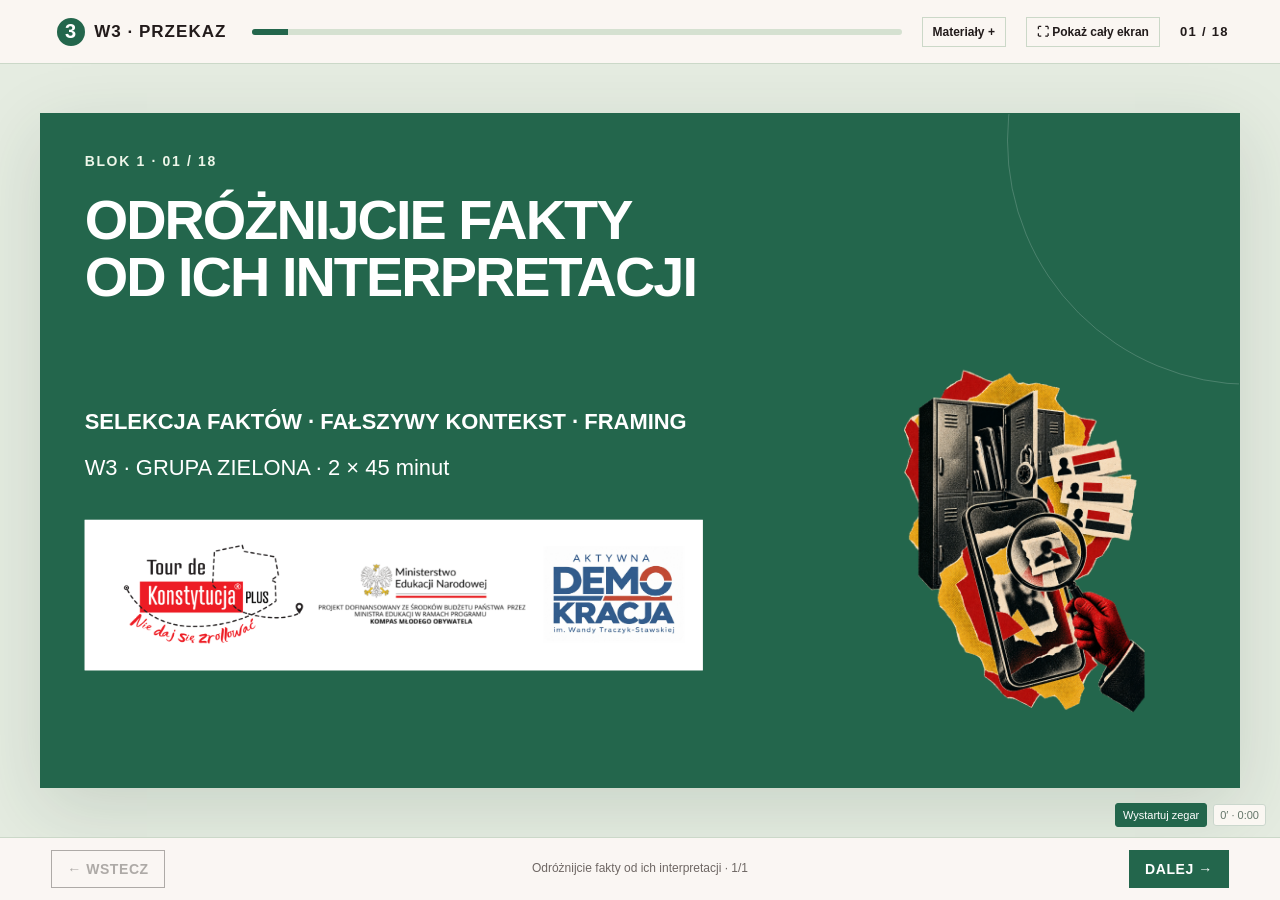
==== commit 4ec7a324: "Pokaż przycisk Wystartuj zegar bez otwierania panelu" ====
--- a/index.html
+++ b/index.html
@@ -1 +1 @@
-<!doctype html><html lang="pl"><head><meta charset="utf-8"><meta name="viewport" content="width=device-width,initial-scale=1"><meta name="theme-color" content="#23664c"><title>W3 · grupa zielona — PRZEKAZ</title><link rel="stylesheet" href="styles.css"><link rel="stylesheet" href="logos.css"><link rel="stylesheet" href="workshop.css"><link rel="stylesheet" href="grupa3.css?v=clock-60"><link rel="stylesheet" href="zielona.css?v=staly-film-8"></head><body><a class="skip-link" href="#slide">Przejdź do treści</a><header class="topbar"><button class="brand" id="overviewButton" aria-expanded="false" aria-controls="overview"><span class="brand-mark">3</span><span>W3 · PRZEKAZ</span></button><div class="progress-wrap"><div class="progress" id="progress"></div></div><button class="small-button" id="extrasButton">Materiały +</button><button class="small-button" id="fullscreenButton" aria-label="Pokaż cały ekran" aria-pressed="false">⛶ Pokaż cały ekran</button><p class="counter" id="counter"></p></header><aside class="overview" id="overview" aria-label="Mapa warsztatu" hidden></aside><main class="shell"><section id="slide" class="slide" tabindex="-1"></section></main><footer class="controls"><button class="nav-button" id="backButton">← Wstecz</button><div class="hint" id="stageLabel"></div><button class="nav-button primary" id="nextButton">Dalej →</button></footer><dialog id="extrasDialog" aria-labelledby="extrasTitle"><div class="dialog-head"><h2 id="extrasTitle">Materiały dodatkowe</h2><button class="work-button secondary" id="closeExtras">Zamknij</button></div><nav class="extra-nav"><button data-extra="film">Krótkie rolki</button><button data-extra="fiszki">Fiszki</button><button data-extra="mapa">Mapa pojęć</button><button data-extra="quiz">Quiz</button><button data-extra="dokumenty">Scenariusz i karty</button></nav><div id="extraContent"></div></dialog><script src="content.js?v=bez-wyroznienia-59"></script><script src="app.js?v=clock-60"></script><script src="lesson-clock.js?v=clock-60"></script><script src="branding.js"></script></body></html>
+<!doctype html><html lang="pl"><head><meta charset="utf-8"><meta name="viewport" content="width=device-width,initial-scale=1"><meta name="theme-color" content="#23664c"><title>W3 · grupa zielona — PRZEKAZ</title><link rel="stylesheet" href="styles.css"><link rel="stylesheet" href="logos.css"><link rel="stylesheet" href="workshop.css"><link rel="stylesheet" href="grupa3.css?v=clock-61"><link rel="stylesheet" href="zielona.css?v=staly-film-8"></head><body><a class="skip-link" href="#slide">Przejdź do treści</a><header class="topbar"><button class="brand" id="overviewButton" aria-expanded="false" aria-controls="overview"><span class="brand-mark">3</span><span>W3 · PRZEKAZ</span></button><div class="progress-wrap"><div class="progress" id="progress"></div></div><button class="small-button" id="extrasButton">Materiały +</button><button class="small-button" id="fullscreenButton" aria-label="Pokaż cały ekran" aria-pressed="false">⛶ Pokaż cały ekran</button><p class="counter" id="counter"></p></header><aside class="overview" id="overview" aria-label="Mapa warsztatu" hidden></aside><main class="shell"><section id="slide" class="slide" tabindex="-1"></section></main><footer class="controls"><button class="nav-button" id="backButton">← Wstecz</button><div class="hint" id="stageLabel"></div><button class="nav-button primary" id="nextButton">Dalej →</button></footer><dialog id="extrasDialog" aria-labelledby="extrasTitle"><div class="dialog-head"><h2 id="extrasTitle">Materiały dodatkowe</h2><button class="work-button secondary" id="closeExtras">Zamknij</button></div><nav class="extra-nav"><button data-extra="film">Krótkie rolki</button><button data-extra="fiszki">Fiszki</button><button data-extra="mapa">Mapa pojęć</button><button data-extra="quiz">Quiz</button><button data-extra="dokumenty">Scenariusz i karty</button></nav><div id="extraContent"></div></dialog><script src="content.js?v=bez-wyroznienia-59"></script><script src="app.js?v=clock-61"></script><script src="lesson-clock.js?v=clock-61"></script><script src="branding.js"></script></body></html>
--- a/grupa3.css
+++ b/grupa3.css
@@ -49,3 +49,5 @@
 
 /* Clock stays on the projection surface, above film and graphic overlays. */
 .shell{position:relative}#lessonClock{position:absolute;right:14px;bottom:10px;z-index:1000;font:500 11px/1.3 var(--body);font-variant-numeric:tabular-nums}#clockFace{font:inherit;color:#23664c;background:#faf7f2;border:1px solid #cbd7cd;border-radius:3px;padding:3px 6px;cursor:pointer}#lessonClock[data-pace="ahead"] #clockFace{color:#23664c}#lessonClock[data-pace="late"] #clockFace{color:#9d2925;border-color:#9d2925}#lessonClock[data-pace="ready"] #clockFace{color:#66776b}#clockControls{position:absolute;right:0;bottom:28px;width:175px;padding:10px;background:#faf7f2;color:#222;border:1px solid #cbd7cd;box-shadow:0 3px 12px #0002}#clockControls[hidden]{display:none}#clockControls button{display:block;width:100%;margin-top:7px;font:inherit;padding:6px;cursor:pointer}.lesson-minute{visibility:hidden}
+
+#clockQuickStart{font:500 11px/1.3 var(--body);padding:4px 7px;margin-right:6px;background:#23664c;color:white;border:1px solid #23664c;border-radius:3px;cursor:pointer}
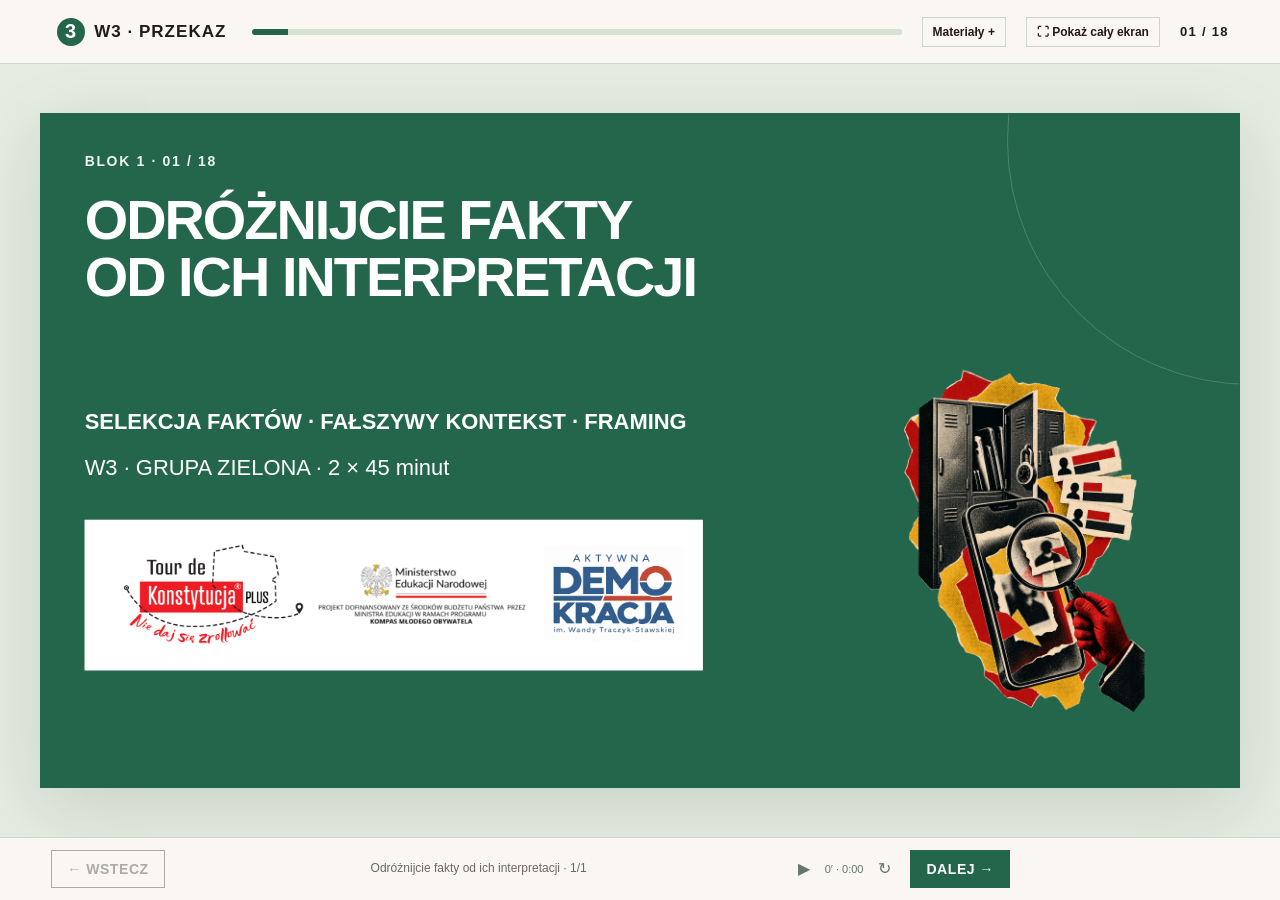
==== commit cc46c08b: "Przenieś start i restart zegara na dolny pasek; usuń pauzę" ====
--- a/index.html
+++ b/index.html
@@ -1 +1 @@
-<!doctype html><html lang="pl"><head><meta charset="utf-8"><meta name="viewport" content="width=device-width,initial-scale=1"><meta name="theme-color" content="#23664c"><title>W3 · grupa zielona — PRZEKAZ</title><link rel="stylesheet" href="styles.css"><link rel="stylesheet" href="logos.css"><link rel="stylesheet" href="workshop.css"><link rel="stylesheet" href="grupa3.css?v=clock-61"><link rel="stylesheet" href="zielona.css?v=staly-film-8"></head><body><a class="skip-link" href="#slide">Przejdź do treści</a><header class="topbar"><button class="brand" id="overviewButton" aria-expanded="false" aria-controls="overview"><span class="brand-mark">3</span><span>W3 · PRZEKAZ</span></button><div class="progress-wrap"><div class="progress" id="progress"></div></div><button class="small-button" id="extrasButton">Materiały +</button><button class="small-button" id="fullscreenButton" aria-label="Pokaż cały ekran" aria-pressed="false">⛶ Pokaż cały ekran</button><p class="counter" id="counter"></p></header><aside class="overview" id="overview" aria-label="Mapa warsztatu" hidden></aside><main class="shell"><section id="slide" class="slide" tabindex="-1"></section></main><footer class="controls"><button class="nav-button" id="backButton">← Wstecz</button><div class="hint" id="stageLabel"></div><button class="nav-button primary" id="nextButton">Dalej →</button></footer><dialog id="extrasDialog" aria-labelledby="extrasTitle"><div class="dialog-head"><h2 id="extrasTitle">Materiały dodatkowe</h2><button class="work-button secondary" id="closeExtras">Zamknij</button></div><nav class="extra-nav"><button data-extra="film">Krótkie rolki</button><button data-extra="fiszki">Fiszki</button><button data-extra="mapa">Mapa pojęć</button><button data-extra="quiz">Quiz</button><button data-extra="dokumenty">Scenariusz i karty</button></nav><div id="extraContent"></div></dialog><script src="content.js?v=bez-wyroznienia-59"></script><script src="app.js?v=clock-61"></script><script src="lesson-clock.js?v=clock-61"></script><script src="branding.js"></script></body></html>
+<!doctype html><html lang="pl"><head><meta charset="utf-8"><meta name="viewport" content="width=device-width,initial-scale=1"><meta name="theme-color" content="#23664c"><title>W3 · grupa zielona — PRZEKAZ</title><link rel="stylesheet" href="styles.css"><link rel="stylesheet" href="logos.css"><link rel="stylesheet" href="workshop.css"><link rel="stylesheet" href="grupa3.css?v=clock-63"><link rel="stylesheet" href="zielona.css?v=staly-film-8"></head><body><a class="skip-link" href="#slide">Przejdź do treści</a><header class="topbar"><button class="brand" id="overviewButton" aria-expanded="false" aria-controls="overview"><span class="brand-mark">3</span><span>W3 · PRZEKAZ</span></button><div class="progress-wrap"><div class="progress" id="progress"></div></div><button class="small-button" id="extrasButton">Materiały +</button><button class="small-button" id="fullscreenButton" aria-label="Pokaż cały ekran" aria-pressed="false">⛶ Pokaż cały ekran</button><p class="counter" id="counter"></p></header><aside class="overview" id="overview" aria-label="Mapa warsztatu" hidden></aside><main class="shell"><section id="slide" class="slide" tabindex="-1"></section></main><footer class="controls"><button class="nav-button" id="backButton">← Wstecz</button><div class="hint" id="stageLabel"></div><button class="nav-button primary" id="nextButton">Dalej →</button></footer><dialog id="extrasDialog" aria-labelledby="extrasTitle"><div class="dialog-head"><h2 id="extrasTitle">Materiały dodatkowe</h2><button class="work-button secondary" id="closeExtras">Zamknij</button></div><nav class="extra-nav"><button data-extra="film">Krótkie rolki</button><button data-extra="fiszki">Fiszki</button><button data-extra="mapa">Mapa pojęć</button><button data-extra="quiz">Quiz</button><button data-extra="dokumenty">Scenariusz i karty</button></nav><div id="extraContent"></div></dialog><script src="content.js?v=bez-wyroznienia-59"></script><script src="app.js?v=clock-63"></script><script src="lesson-clock.js?v=clock-63"></script><script src="branding.js"></script></body></html>
--- a/grupa3.css
+++ b/grupa3.css
@@ -51,3 +51,8 @@
 .shell{position:relative}#lessonClock{position:absolute;right:14px;bottom:10px;z-index:1000;font:500 11px/1.3 var(--body);font-variant-numeric:tabular-nums}#clockFace{font:inherit;color:#23664c;background:#faf7f2;border:1px solid #cbd7cd;border-radius:3px;padding:3px 6px;cursor:pointer}#lessonClock[data-pace="ahead"] #clockFace{color:#23664c}#lessonClock[data-pace="late"] #clockFace{color:#9d2925;border-color:#9d2925}#lessonClock[data-pace="ready"] #clockFace{color:#66776b}#clockControls{position:absolute;right:0;bottom:28px;width:175px;padding:10px;background:#faf7f2;color:#222;border:1px solid #cbd7cd;box-shadow:0 3px 12px #0002}#clockControls[hidden]{display:none}#clockControls button{display:block;width:100%;margin-top:7px;font:inherit;padding:6px;cursor:pointer}.lesson-minute{visibility:hidden}
 
 #clockQuickStart{font:500 11px/1.3 var(--body);padding:4px 7px;margin-right:6px;background:#23664c;color:white;border:1px solid #23664c;border-radius:3px;cursor:pointer}
+
+#lessonClock[data-pace="on"] #clockFace{color:#1565c0;border-color:#1565c0}#lessonClock[data-pace="ahead"] #clockFace{color:#23664c;border-color:#23664c}#lessonClock[data-pace="late"] #clockFace{color:#c62828;border-color:#c62828}
+
+/* Discreet lesson controls in the navigation footer; no pause action. */
+.controls{display:flex;align-items:center;gap:14px}.controls .hint{flex:1}#lessonClock{position:static;display:flex;align-items:center;gap:6px;white-space:nowrap;font-size:11px}#clockFace{padding:2px 4px;border:0;background:transparent;cursor:default}#clockQuickStart,#clockReset{font:500 16px/1 var(--body);padding:5px;margin:0;border:0;background:transparent;color:#66776b;cursor:pointer}#clockQuickStart[hidden]{display:none}#clockQuickStart:hover,#clockReset:hover{color:#23664c;background:#e8eee8}.shell:fullscreen #lessonClock{display:none}
